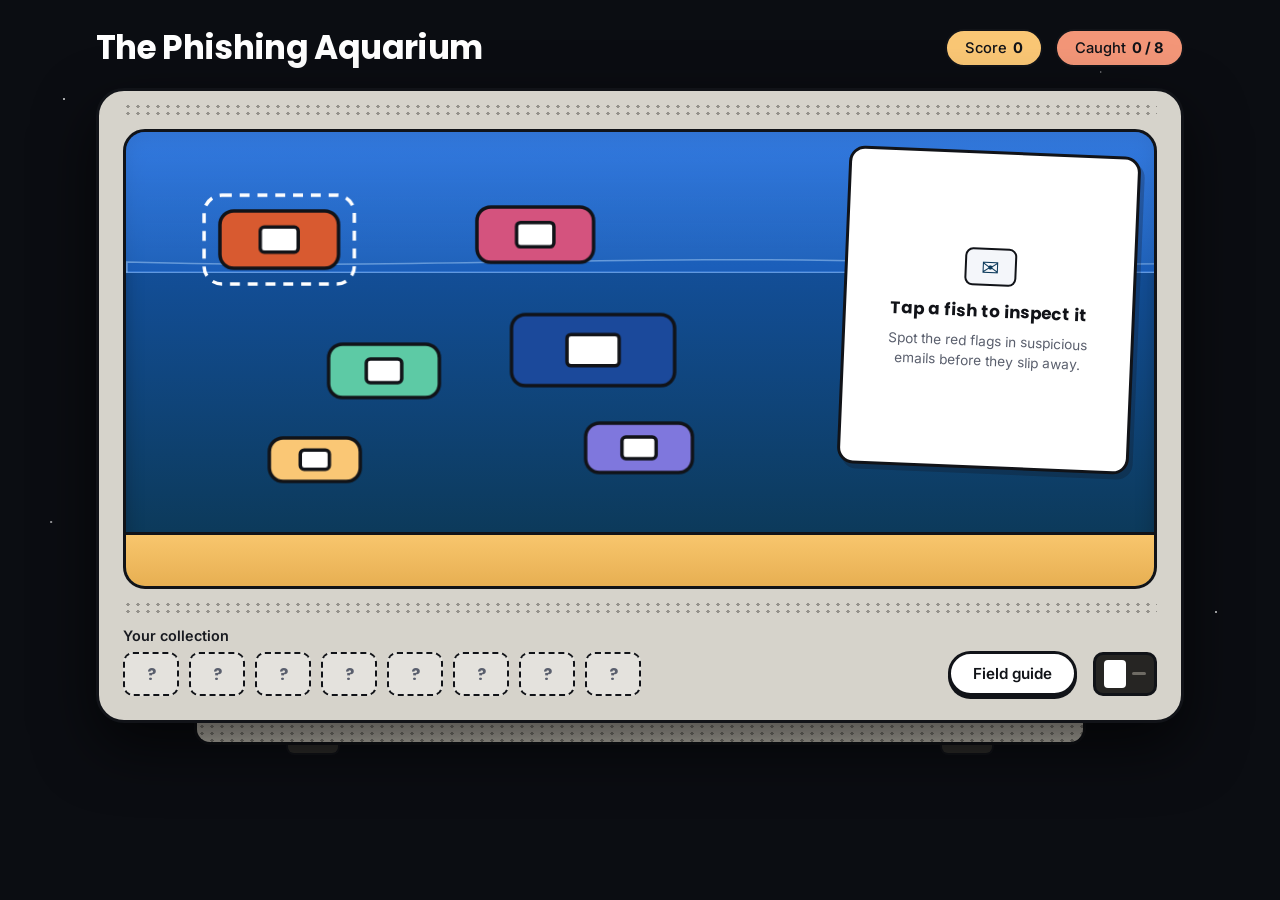
==== index.html @ 68205593 "feat: project scaffold and layout" ====
<!DOCTYPE html>
<html lang="en">
<head>
  <meta charset="UTF-8" />
  <meta name="viewport" content="width=device-width, initial-scale=1.0" />
  <title>The Phishing Aquarium</title>
  <link rel="preconnect" href="https://fonts.googleapis.com" />
  <link rel="preconnect" href="https://fonts.gstatic.com" crossorigin />
  <link href="https://fonts.googleapis.com/css2?family=Inter:wght@400;500;600;700&family=Poppins:wght@600;700;800&display=swap" rel="stylesheet" />
  <link rel="stylesheet" href="css/style.css" />
</head>
<body>
  <div class="starfield" aria-hidden="true"></div>

  <main class="app-shell">
    <header class="top-bar">
      <h1 class="game-title">The Phishing Aquarium</h1>
      <div class="hud-pills" aria-label="Game statistics">
        <div class="pill pill-score" aria-live="polite">
          <span>Score</span>
          <strong id="score-display">0</strong>
        </div>
        <div class="pill pill-caught" aria-live="polite">
          <span>Caught</span>
          <strong id="caught-display">0 / 8</strong>
        </div>
      </div>
    </header>

    <section class="aquarium-console" aria-label="Phishing Aquarium Console">
      <div class="console-lip stippled-band" aria-hidden="true"></div>

      <div class="tank-stage">
        <div class="tank-viewport">
          <div class="water-top-band" aria-hidden="true">
            <svg class="wave-svg" viewBox="0 0 1200 28" preserveAspectRatio="none">
              <path class="wave-path" d="M0,14 C150,24 300,4 450,14 C600,24 750,4 900,14 C1050,24 1200,4 1350,14 L1350,28 L0,28 Z" />
            </svg>
          </div>
          <canvas id="tank" width="1040" height="460" aria-label="Interactive aquarium tank with swimming email fish" tabindex="0"></canvas>
          <div class="sand-bed" aria-hidden="true"></div>
        </div>

        <aside id="inspector-card" class="inspector-card is-empty" aria-label="Email inspector" aria-live="polite">
          <div class="inspector-empty-state">
            <div class="empty-envelope-icon" aria-hidden="true">✉</div>
            <p class="empty-title">Tap a fish to inspect it</p>
            <p class="empty-sub">Spot the red flags in suspicious emails before they slip away.</p>
          </div>
        </aside>
      </div>

      <div class="console-divider stippled-band" aria-hidden="true"></div>

      <footer class="console-deck">
        <div class="collection-group">
          <span class="deck-label" id="collection-label">Your collection</span>
          <div class="collection-slots" role="list" aria-labelledby="collection-label">
            <div class="slot slot-empty" role="listitem" aria-label="Empty collection slot 1">?</div>
            <div class="slot slot-empty" role="listitem" aria-label="Empty collection slot 2">?</div>
            <div class="slot slot-empty" role="listitem" aria-label="Empty collection slot 3">?</div>
            <div class="slot slot-empty" role="listitem" aria-label="Empty collection slot 4">?</div>
            <div class="slot slot-empty" role="listitem" aria-label="Empty collection slot 5">?</div>
            <div class="slot slot-empty" role="listitem" aria-label="Empty collection slot 6">?</div>
            <div class="slot slot-empty" role="listitem" aria-label="Empty collection slot 7">?</div>
            <div class="slot slot-empty" role="listitem" aria-label="Empty collection slot 8">?</div>
          </div>
        </div>

        <div class="deck-controls">
          <a href="collection.html" class="pill-btn field-guide-btn">Field guide</a>
          <div class="power-switch" role="img" aria-label="Console power switch indicator">
            <span class="switch-rocker"></span>
            <span class="switch-line"></span>
          </div>
        </div>
      </footer>
    </section>

    <div class="console-base stippled-band" aria-hidden="true"></div>
    <div class="console-feet" aria-hidden="true">
      <span class="foot"></span>
      <span class="foot"></span>
    </div>
  </main>

  <script src="js/storage.js"></script>
  <script src="js/tank.js"></script>
  <script src="js/game.js"></script>
  <script>
    // Step 1 placeholder canvas rendering
    (function renderPlaceholderTank() {
      const canvas = document.getElementById('tank');
      if (!canvas) return;
      const ctx = canvas.getContext('2d');

      const placeholders = [
        { x: 95, y: 80, w: 120, h: 58, color: '#D85A30', label: 'Phish #1' },
        { x: 355, y: 76, w: 118, h: 56, color: '#D4537E', label: 'Phish #2' },
        { x: 205, y: 215, w: 112, h: 54, color: '#5DCAA5', label: 'Phish #3' },
        { x: 390, y: 185, w: 165, h: 72, color: '#1B499B', label: 'Whale #4' },
        { x: 145, y: 310, w: 92, h: 44, color: '#FAC775', label: 'Phish #5' },
        { x: 465, y: 295, w: 108, h: 50, color: '#7F77DD', label: 'Phish #6' }
      ];

      ctx.clearRect(0, 0, canvas.width, canvas.height);

      // Dashed target reticle on first placeholder
      const target = placeholders[0];
      ctx.save();
      ctx.strokeStyle = '#FFFFFF';
      ctx.lineWidth = 3.5;
      ctx.setLineDash([10, 8]);
      ctx.beginPath();
      ctx.roundRect(target.x - 16, target.y - 16, target.w + 32, target.h + 32, 18);
      ctx.stroke();
      ctx.restore();

      // Draw placeholder rectangles
      placeholders.forEach((item) => {
        ctx.save();
        ctx.fillStyle = item.color;
        ctx.strokeStyle = '#111318';
        ctx.lineWidth = 3.5;
        ctx.beginPath();
        ctx.roundRect(item.x, item.y, item.w, item.h, 14);
        ctx.fill();
        ctx.stroke();

        // Envelope badge
        ctx.fillStyle = '#FFFFFF';
        ctx.beginPath();
        ctx.roundRect(item.x + item.w * 0.34, item.y + item.h * 0.28, item.w * 0.32, item.h * 0.44, 4);
        ctx.fill();
        ctx.stroke();
        ctx.restore();
      });
    })();
  </script>
</body>
</html>
---- css/style.css ----
:root {
  /* Core Palette & Deep-Ocean Theme */
  --bg-page: #0B0D12;
  --ocean-deep: #0C3A5B;
  --ocean-mid: #1659B8;
  --ocean-top-band: #2C74D8;
  --seabed-dark: #0A2E48;
  --sand-gold: #F8C66D;
  --sand-border: #111318;

  /* Retro Console Surface */
  --console-shell: #D6D3CB;
  --console-shell-dark: #C2BEB4;
  --stipple-dot: rgba(38, 36, 33, 0.38);
  --ink-black: #111318;
  --card-white: #FFFFFF;
  --text-primary: #181A20;
  --text-muted: #5A5F6D;

  /* Fish & Accent Colours */
  --accent-coral: #D85A30;
  --accent-salmon: #F39678;
  --accent-amber: #FAC775;
  --accent-teal: #5DCAA5;
  --accent-purple: #7F77DD;
  --accent-pink: #D4537E;

  /* Red Flag Highlighting */
  --flag-bg: #F7C1C1;
  --flag-text: #7A1414;

  /* Typography */
  --font-heading: 'Poppins', -apple-system, BlinkMacSystemFont, sans-serif;
  --font-body: 'Inter', -apple-system, BlinkMacSystemFont, sans-serif;

  /* Spacing Scale */
  --space-1: 4px;
  --space-2: 8px;
  --space-3: 12px;
  --space-4: 16px;
  --space-5: 24px;
  --space-6: 32px;

  /* Radii & Outlines */
  --radius-sm: 10px;
  --radius-md: 16px;
  --radius-lg: 22px;
  --radius-xl: 28px;
  --radius-pill: 999px;
  --outline-thick: 3px;
  --outline-medium: 2.5px;
  --shadow-sticker: 4px 5px 0px rgba(17, 19, 24, 0.25);
  --shadow-console: 0 24px 60px rgba(0, 0, 0, 0.65);
}

*,
*::before,
*::after {
  box-sizing: border-box;
}

html,
body {
  margin: 0;
  padding: 0;
  min-height: 100%;
  background-color: var(--bg-page);
  color: #FFFFFF;
  font-family: var(--font-body);
  -webkit-font-smoothing: antialiased;
}

/* Subtle background star specks matching retro device backdrop */
.starfield {
  position: fixed;
  inset: 0;
  pointer-events: none;
  background-image:
    radial-gradient(1.5px 1.5px at 5% 11%, rgba(255, 255, 255, 0.65) 50%, transparent 100%),
    radial-gradient(1.5px 1.5px at 92% 17%, rgba(255, 255, 255, 0.6) 50%, transparent 100%),
    radial-gradient(1.5px 1.5px at 4% 58%, rgba(255, 255, 255, 0.55) 50%, transparent 100%),
    radial-gradient(1.5px 1.5px at 95% 68%, rgba(255, 255, 255, 0.65) 50%, transparent 100%),
    radial-gradient(1px 1px at 86% 8%, rgba(255, 255, 255, 0.4) 50%, transparent 100%);
  z-index: 0;
}

/* Layout Container */
.app-shell {
  position: relative;
  z-index: 1;
  width: 100%;
  max-width: 1120px;
  margin: 0 auto;
  padding: var(--space-5) var(--space-4) var(--space-6);
}

/* Top Header Bar */
.top-bar {
  display: flex;
  flex-wrap: wrap;
  align-items: center;
  justify-content: space-between;
  gap: var(--space-3);
  margin-bottom: var(--space-4);
}

.title-cluster {
  display: flex;
  flex-wrap: wrap;
  align-items: center;
  gap: var(--space-3);
}

.game-title {
  margin: 0;
  font-family: var(--font-heading);
  font-size: clamp(1.35rem, 3vw, 2.05rem);
  font-weight: 700;
  letter-spacing: -0.02em;
  color: #FFFFFF;
}

.hud-pills {
  display: flex;
  align-items: center;
  gap: var(--space-3);
}

.pill {
  display: inline-flex;
  align-items: center;
  gap: 6px;
  padding: 8px 18px;
  border-radius: var(--radius-pill);
  font-family: var(--font-body);
  font-size: 0.92rem;
  font-weight: 500;
  color: var(--ink-black);
  border: var(--outline-medium) solid var(--ink-black);
}

.pill strong {
  font-weight: 700;
}

.pill-score {
  background-color: var(--accent-amber);
}

.pill-caught {
  background-color: var(--accent-salmon);
}

/* Retro Aquarium Device Frame */
.aquarium-console {
  background-color: var(--console-shell);
  color: var(--text-primary);
  border: var(--outline-thick) solid var(--ink-black);
  border-radius: var(--radius-xl);
  padding: var(--space-3) var(--space-5) var(--space-5);
  box-shadow: var(--shadow-console);
  position: relative;
}

/* Stippled Dot Texture Strips */
.stippled-band {
  height: 14px;
  width: 100%;
  background-image: radial-gradient(var(--stipple-dot) 1.6px, transparent 1.6px);
  background-size: 10px 7px;
  background-position: 0 0;
}

.console-lip {
  margin-bottom: var(--space-3);
}

.console-divider {
  margin: var(--space-3) 0;
}

/* Tank Stage & Water Window */
.tank-stage {
  position: relative;
  width: 100%;
}

.tank-viewport {
  position: relative;
  width: 100%;
  height: 460px;
  border: var(--outline-thick) solid var(--ink-black);
  border-radius: var(--radius-lg);
  overflow: hidden;
  background: linear-gradient(180deg, var(--ocean-mid) 0%, var(--ocean-deep) 88%, var(--seabed-dark) 100%);
  box-shadow: inset 0 6px 18px rgba(0, 0, 0, 0.25);
}

/* Lighter Top Water Band + Subtle Animated Wave Line */
.water-top-band {
  position: absolute;
  top: 0;
  left: 0;
  right: 0;
  height: 31%;
  background: linear-gradient(180deg, rgba(66, 139, 245, 0.65) 0%, rgba(44, 116, 216, 0.52) 100%);
  border-bottom: 2px solid rgba(135, 190, 255, 0.28);
  pointer-events: none;
  z-index: 1;
}

.wave-svg {
  position: absolute;
  bottom: -2px;
  left: 0;
  width: 200%;
  height: 22px;
  animation: waveShift 9s linear infinite;
}

.wave-path {
  fill: rgba(22, 89, 184, 0.45);
  stroke: rgba(186, 222, 255, 0.45);
  stroke-width: 2;
}

@keyframes waveShift {
  0% {
    transform: translateX(0);
  }
  100% {
    transform: translateX(-50%);
  }
}

/* Seabed Strip Preview */
.sand-bed {
  position: absolute;
  bottom: 0;
  left: 0;
  right: 0;
  height: 54px;
  background: linear-gradient(180deg, var(--sand-gold) 0%, #E7AF52 100%);
  border-top: var(--outline-thick) solid var(--ink-black);
  z-index: 1;
  pointer-events: none;
}

#tank {
  position: relative;
  z-index: 2;
  display: block;
  width: 100%;
  height: 100%;
  cursor: pointer;
}

#tank:focus-visible,
.pill-btn:focus-visible,
.species-card:focus-visible {
  outline: 3px solid var(--accent-teal);
  outline-offset: 3px;
}

/* Overlaid Email Inspector Sticker */
.inspector-card {
  position: absolute;
  top: 22px;
  right: 22px;
  z-index: 4;
  width: 292px;
  min-height: 318px;
  background-color: var(--card-white);
  color: var(--text-primary);
  border: var(--outline-thick) solid var(--ink-black);
  border-radius: var(--radius-md);
  padding: var(--space-4);
  box-shadow: var(--shadow-sticker);
  transform: rotate(2.4deg);
  transition: transform 0.2s ease, box-shadow 0.2s ease;
  display: flex;
  flex-direction: column;
  justify-content: center;
}

.inspector-empty-state {
  text-align: center;
  padding: var(--space-3) var(--space-2);
}

.empty-envelope-icon {
  display: inline-flex;
  align-items: center;
  justify-content: center;
  width: 52px;
  height: 38px;
  margin-bottom: var(--space-3);
  border: var(--outline-medium) solid var(--ink-black);
  border-radius: 8px;
  background-color: #F4F6FA;
  font-size: 1.35rem;
  color: var(--ocean-deep);
}

.empty-title {
  margin: 0 0 var(--space-2);
  font-family: var(--font-heading);
  font-size: 1.05rem;
  font-weight: 700;
  color: var(--ink-black);
}

.empty-sub {
  margin: 0;
  font-size: 0.85rem;
  line-height: 1.45;
  color: var(--text-muted);
}

/* Bottom Deck: Collection Strip & Controls */
.console-deck {
  display: flex;
  flex-wrap: wrap;
  align-items: flex-end;
  justify-content: space-between;
  gap: var(--space-4);
}

.collection-group {
  display: flex;
  flex-direction: column;
  gap: var(--space-2);
}

.deck-label {
  font-size: 0.9rem;
  font-weight: 600;
  color: var(--text-primary);
}

.collection-slots {
  display: flex;
  flex-wrap: wrap;
  gap: 10px;
}

.slot {
  width: 56px;
  height: 44px;
  border-radius: var(--radius-sm);
  display: inline-flex;
  align-items: center;
  justify-content: center;
  font-family: var(--font-heading);
  font-weight: 700;
  font-size: 1rem;
  user-select: none;
}

.slot-empty {
  border: var(--outline-medium) dashed var(--ink-black);
  background-color: rgba(255, 255, 255, 0.35);
  color: var(--text-muted);
}

.deck-controls {
  display: flex;
  align-items: center;
  gap: var(--space-4);
  margin-left: auto;
}

.pill-btn {
  display: inline-flex;
  align-items: center;
  justify-content: center;
  padding: 10px 22px;
  background-color: var(--card-white);
  color: var(--ink-black);
  text-decoration: none;
  font-family: var(--font-body);
  font-weight: 600;
  font-size: 0.95rem;
  border: var(--outline-thick) solid var(--ink-black);
  border-radius: var(--radius-pill);
  box-shadow: 0 3px 0 var(--ink-black);
  transition: transform 0.15s ease, background-color 0.15s ease;
}

.pill-btn:hover {
  background-color: var(--accent-amber);
  transform: translateY(-1px);
}

.pill-btn:active {
  transform: translateY(1px);
}

/* Decorative Console Power Switch */
.power-switch {
  width: 64px;
  height: 44px;
  background-color: #262523;
  border: var(--outline-thick) solid var(--ink-black);
  border-radius: var(--radius-sm);
  padding: 5px 8px;
  display: flex;
  align-items: center;
  justify-content: space-between;
}

.switch-rocker {
  width: 22px;
  height: 28px;
  background-color: var(--card-white);
  border-radius: 4px;
}

.switch-line {
  width: 14px;
  height: 3px;
  background-color: #6E6B64;
  border-radius: 2px;
}

/* Console Base Plinth & Little Feet */
.console-base {
  width: 82%;
  height: 22px;
  margin: 0 auto;
  background-color: var(--console-shell-dark);
  border: var(--outline-thick) solid var(--ink-black);
  border-top: none;
  border-radius: 0 0 var(--radius-md) var(--radius-md);
}

.console-feet {
  width: 68%;
  margin: 0 auto;
  display: flex;
  justify-content: space-between;
  padding: 0 var(--space-4);
}

.foot {
  width: 54px;
  height: 10px;
  background-color: #2B2A28;
  border: 2.5px solid var(--ink-black);
  border-top: none;
  border-radius: 0 0 8px 8px;
}

/* =========================================================
   Collection & Field Guide Page
   ========================================================= */
.field-guide-console {
  padding-bottom: var(--space-4);
}

.guide-header {
  display: flex;
  flex-wrap: wrap;
  align-items: center;
  justify-content: space-between;
  gap: var(--space-3);
  margin-bottom: var(--space-4);
  padding: var(--space-3) var(--space-4);
  background-color: var(--ocean-deep);
  color: #FFFFFF;
  border: var(--outline-thick) solid var(--ink-black);
  border-radius: var(--radius-md);
}

.guide-heading {
  margin: 0 0 4px;
  font-family: var(--font-heading);
  font-size: 1.25rem;
  font-weight: 700;
}

.guide-subtitle {
  margin: 0;
  font-size: 0.9rem;
  color: #CBE3F6;
}

.guide-progress-badge {
  padding: 6px 14px;
  background-color: var(--accent-teal);
  color: var(--ink-black);
  font-weight: 700;
  font-size: 0.85rem;
  border: var(--outline-medium) solid var(--ink-black);
  border-radius: var(--radius-pill);
}

.species-grid {
  display: grid;
  grid-template-columns: repeat(4, 1fr);
  gap: var(--space-4);
}

.species-card {
  background-color: var(--card-white);
  color: var(--text-primary);
  border: var(--outline-thick) solid var(--ink-black);
  border-radius: var(--radius-md);
  padding: var(--space-4);
  box-shadow: var(--shadow-sticker);
  display: flex;
  flex-direction: column;
  gap: var(--space-2);
  transition: transform 0.18s ease;
}

.species-card:nth-child(odd) {
  transform: rotate(-0.8deg);
}

.species-card:nth-child(even) {
  transform: rotate(0.8deg);
}

.species-card:hover {
  transform: rotate(0deg) translateY(-2px);
}

.species-card.is-locked {
  background-color: #F4F3EF;
}

.card-top-row {
  display: flex;
  align-items: center;
  justify-content: space-between;
  font-size: 0.8rem;
  font-weight: 700;
}

.species-number {
  color: var(--ocean-deep);
}

.species-status {
  padding: 2px 8px;
  border-radius: var(--radius-pill);
  background-color: #E2E0D8;
  color: var(--text-muted);
  border: 1.5px solid var(--ink-black);
}

.species-silhouette {
  height: 76px;
  margin: var(--space-1) 0;
  border: var(--outline-medium) dashed #8E929E;
  border-radius: var(--radius-sm);
  background-color: #E9E7DF;
  display: flex;
  align-items: center;
  justify-content: center;
  font-family: var(--font-heading);
  font-size: 1.75rem;
  font-weight: 700;
  color: #7B808C;
}

.species-name {
  margin: 0;
  font-family: var(--font-heading);
  font-size: 1rem;
  font-weight: 700;
}

.species-desc {
  margin: 0;
  font-size: 0.84rem;
  line-height: 1.45;
  color: var(--text-muted);
  flex-grow: 1;
}

.species-tags {
  margin-top: var(--space-1);
}

.flag-chip {
  display: inline-block;
  padding: 4px 10px;
  border-radius: 6px;
  font-size: 0.78rem;
  font-weight: 600;
  background-color: var(--flag-bg);
  color: var(--flag-text);
}

.flag-chip.locked-chip {
  background-color: #E2E0D8;
  color: var(--text-muted);
}

/* =========================================================
   Responsive Breakpoints (Down to 360px)
   ========================================================= */
@media (max-width: 960px) {
  .species-grid {
    grid-template-columns: repeat(2, 1fr);
  }
}

@media (max-width: 768px) {
  .aquarium-console {
    padding: var(--space-3);
    border-radius: var(--radius-lg);
  }

  .tank-viewport {
    height: 300px;
  }

  /* Move inspector below tank on mobile */
  .inspector-card {
    position: static;
    width: 100%;
    min-height: 150px;
    margin-top: var(--space-3);
    transform: rotate(0deg);
  }

  .slot {
    width: 44px;
    height: 38px;
    font-size: 0.9rem;
  }

  .deck-controls {
    width: 100%;
    justify-content: space-between;
  }
}

@media (max-width: 480px) {
  .app-shell {
    padding: var(--space-3) var(--space-2) var(--space-5);
  }

  .pill {
    padding: 6px 12px;
    font-size: 0.84rem;
  }

  .species-grid {
    grid-template-columns: 1fr;
  }

  .collection-slots {
    gap: 6px;
  }

  .slot {
    width: 36px;
    height: 34px;
  }
}

/* Accessibility: Reduced Motion */
@media (prefers-reduced-motion: reduce) {
  .wave-svg {
    animation: none;
  }

  .inspector-card,
  .species-card,
  .pill-btn {
    transition: none;
  }
}
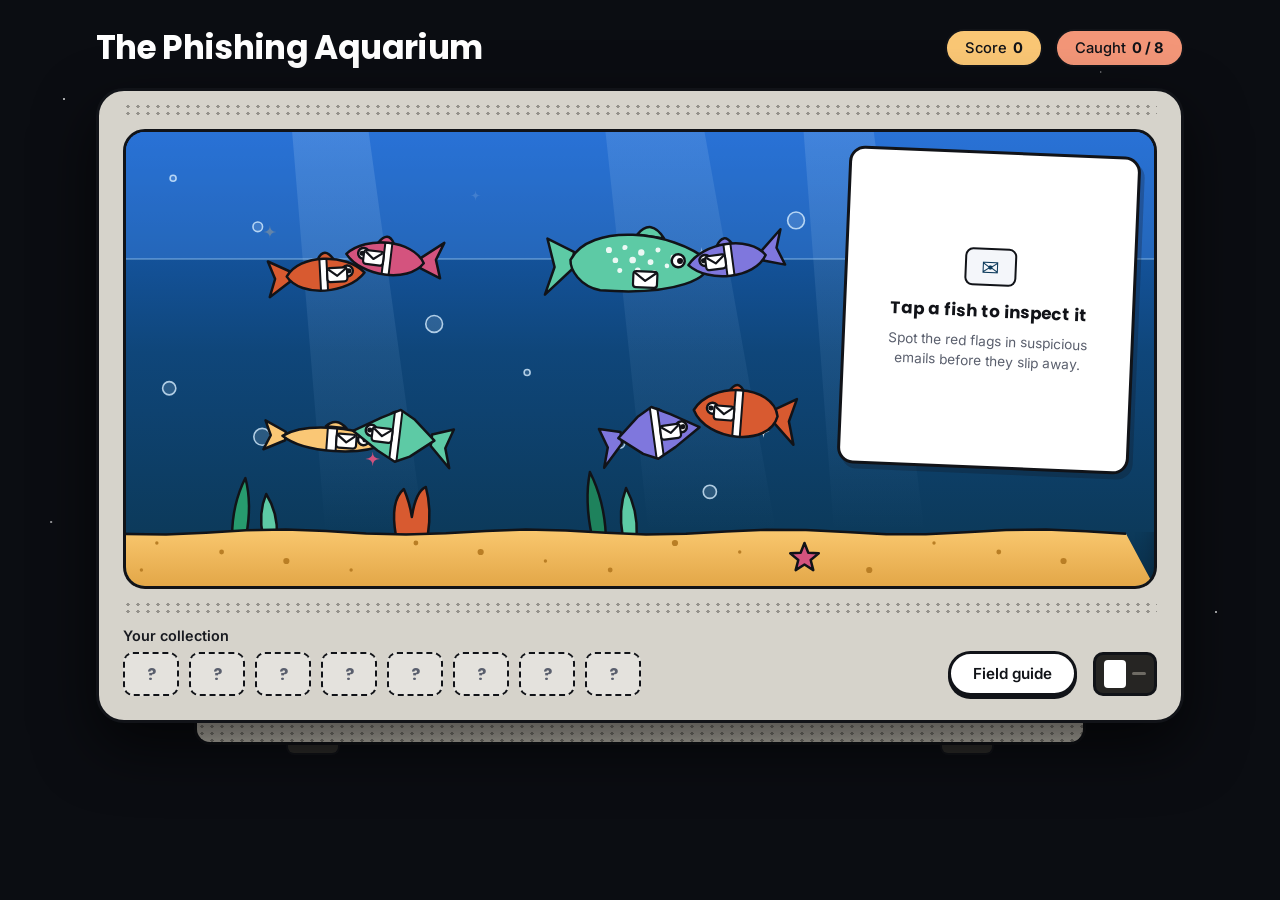
==== commit e5fbbe8b: "feat: animated sticker-style fish tank" ====
--- a/index.html
+++ b/index.html
@@ -38,7 +38,6 @@
             </svg>
           </div>
           <canvas id="tank" width="1040" height="460" aria-label="Interactive aquarium tank with swimming email fish" tabindex="0"></canvas>
-          <div class="sand-bed" aria-hidden="true"></div>
         </div>
 
         <aside id="inspector-card" class="inspector-card is-empty" aria-label="Email inspector" aria-live="polite">
@@ -87,55 +86,5 @@
   <script src="js/storage.js"></script>
   <script src="js/tank.js"></script>
   <script src="js/game.js"></script>
-  <script>
-    // Step 1 placeholder canvas rendering
-    (function renderPlaceholderTank() {
-      const canvas = document.getElementById('tank');
-      if (!canvas) return;
-      const ctx = canvas.getContext('2d');
-
-      const placeholders = [
-        { x: 95, y: 80, w: 120, h: 58, color: '#D85A30', label: 'Phish #1' },
-        { x: 355, y: 76, w: 118, h: 56, color: '#D4537E', label: 'Phish #2' },
-        { x: 205, y: 215, w: 112, h: 54, color: '#5DCAA5', label: 'Phish #3' },
-        { x: 390, y: 185, w: 165, h: 72, color: '#1B499B', label: 'Whale #4' },
-        { x: 145, y: 310, w: 92, h: 44, color: '#FAC775', label: 'Phish #5' },
-        { x: 465, y: 295, w: 108, h: 50, color: '#7F77DD', label: 'Phish #6' }
-      ];
-
-      ctx.clearRect(0, 0, canvas.width, canvas.height);
-
-      // Dashed target reticle on first placeholder
-      const target = placeholders[0];
-      ctx.save();
-      ctx.strokeStyle = '#FFFFFF';
-      ctx.lineWidth = 3.5;
-      ctx.setLineDash([10, 8]);
-      ctx.beginPath();
-      ctx.roundRect(target.x - 16, target.y - 16, target.w + 32, target.h + 32, 18);
-      ctx.stroke();
-      ctx.restore();
-
-      // Draw placeholder rectangles
-      placeholders.forEach((item) => {
-        ctx.save();
-        ctx.fillStyle = item.color;
-        ctx.strokeStyle = '#111318';
-        ctx.lineWidth = 3.5;
-        ctx.beginPath();
-        ctx.roundRect(item.x, item.y, item.w, item.h, 14);
-        ctx.fill();
-        ctx.stroke();
-
-        // Envelope badge
-        ctx.fillStyle = '#FFFFFF';
-        ctx.beginPath();
-        ctx.roundRect(item.x + item.w * 0.34, item.y + item.h * 0.28, item.w * 0.32, item.h * 0.44, 4);
-        ctx.fill();
-        ctx.stroke();
-        ctx.restore();
-      });
-    })();
-  </script>
 </body>
 </html>
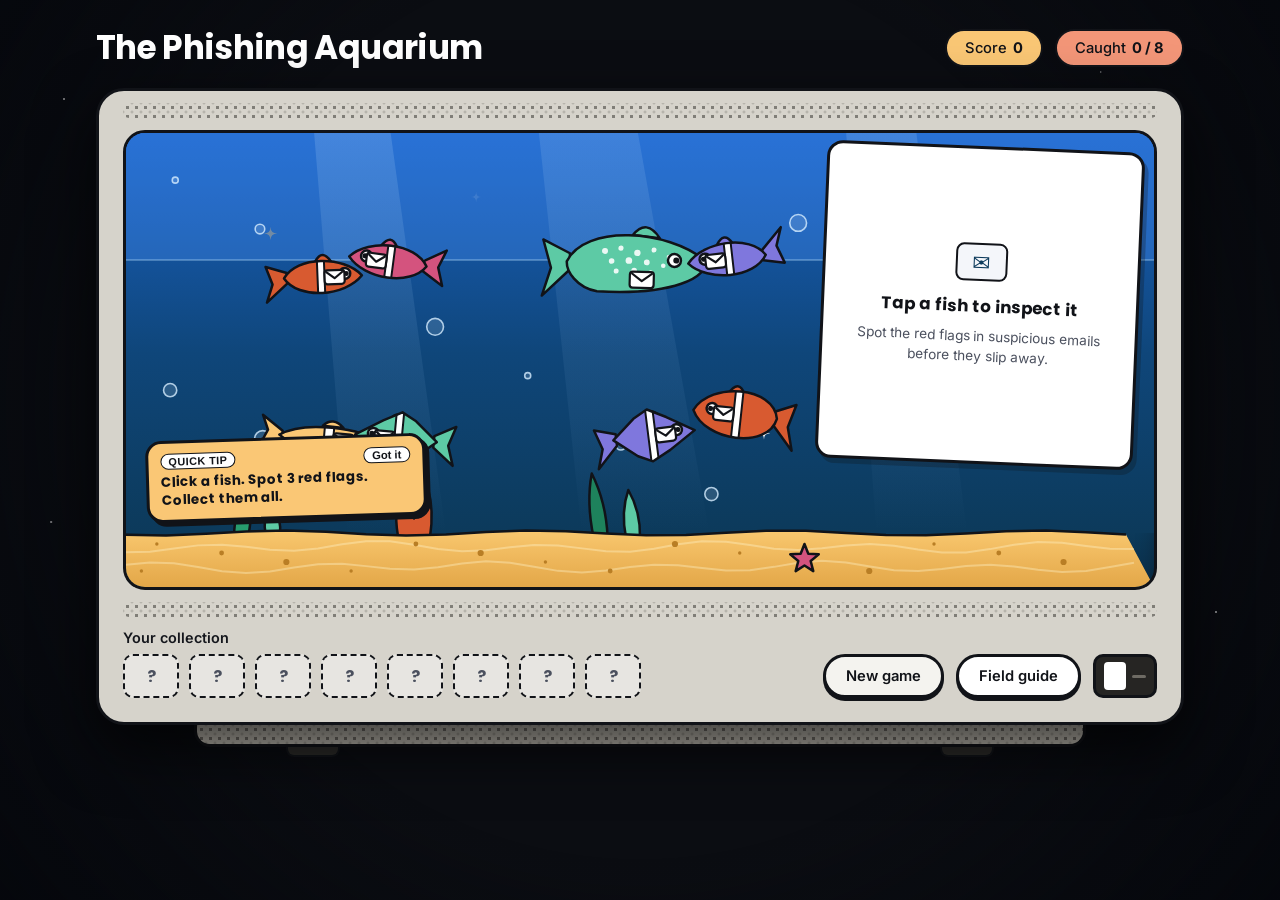
==== commit 1e02aa7c: "style: sticker polish, caustics and onboarding" ====
--- a/index.html
+++ b/index.html
@@ -3,7 +3,12 @@
 <head>
   <meta charset="UTF-8" />
   <meta name="viewport" content="width=device-width, initial-scale=1.0" />
-  <title>The Phishing Aquarium</title>
+  <title>The Phishing Aquarium — Spot Phishing Lures &amp; Collect Species</title>
+  <meta name="description" content="Dive into The Phishing Aquarium, an interactive arcade game where you inspect suspicious email fish, spot 3 red flags per lure, and collect all 8 species." />
+  <meta property="og:title" content="The Phishing Aquarium" />
+  <meta property="og:description" content="Inspect suspicious email fish, spot 3 red flags per lure, and catch all 8 phishing species in a retro deep-ocean aquarium." />
+  <meta property="og:type" content="website" />
+  <link rel="icon" type="image/svg+xml" href="data:image/svg+xml,%3Csvg xmlns='http://www.w3.org/2000/svg' viewBox='0 0 64 64'%3E%3Crect width='64' height='64' rx='16' fill='%230C3A5B'/%3E%3Cpath d='M16 32 C24 18, 42 19, 50 32 C42 45, 24 46, 16 32 Z' fill='%23D85A30' stroke='%23111318' stroke-width='3.5' stroke-linejoin='round'/%3E%3Cpath d='M17 29 L7 22 L10 32 L7 42 L17 35 Z' fill='%23D85A30' stroke='%23111318' stroke-width='3.5' stroke-linejoin='round'/%3E%3Ccircle cx='42' cy='30' r='3.5' fill='%23FFFFFF' stroke='%23111318' stroke-width='2.5'/%3E%3Ccircle cx='43' cy='30' r='1.5' fill='%23111318'/%3E%3Crect x='26' y='26' width='12' height='9' rx='1.5' fill='%23FFFFFF' stroke='%23111318' stroke-width='2'/%3E%3C/svg%3E" />
   <link rel="preconnect" href="https://fonts.googleapis.com" />
   <link rel="preconnect" href="https://fonts.gstatic.com" crossorigin />
   <link href="https://fonts.googleapis.com/css2?family=Inter:wght@400;500;600;700&family=Poppins:wght@600;700;800&display=swap" rel="stylesheet" />
@@ -11,6 +16,8 @@
 </head>
 <body>
   <div class="starfield" aria-hidden="true"></div>
+  <div class="vignette-overlay" aria-hidden="true"></div>
+  <div id="catch-announcer" class="sr-only" aria-live="polite" aria-atomic="true"></div>
 
   <main class="app-shell">
     <header class="top-bar">
--- a/css/style.css
+++ b/css/style.css
@@ -11,11 +11,12 @@
   /* Retro Console Surface */
   --console-shell: #D6D3CB;
   --console-shell-dark: #C2BEB4;
-  --stipple-dot: rgba(38, 36, 33, 0.38);
+  --stipple-dot: rgba(24, 22, 19, 0.45);
+  --stipple-dot-alt: rgba(24, 22, 19, 0.22);
   --ink-black: #111318;
   --card-white: #FFFFFF;
-  --text-primary: #181A20;
-  --text-muted: #5A5F6D;
+  --text-primary: #14161C;
+  --text-muted: #4B505E;
 
   /* Fish & Accent Colours */
   --accent-coral: #D85A30;
@@ -49,8 +50,8 @@
   --radius-pill: 999px;
   --outline-thick: 3px;
   --outline-medium: 2.5px;
-  --shadow-sticker: 4px 5px 0px rgba(17, 19, 24, 0.25);
-  --shadow-console: 0 24px 60px rgba(0, 0, 0, 0.65);
+  --shadow-sticker: 4px 5px 0px rgba(17, 19, 24, 0.28);
+  --shadow-console: 0 24px 60px rgba(0, 0, 0, 0.72);
 }
 
 *,
@@ -70,31 +71,49 @@
   -webkit-font-smoothing: antialiased;
 }
 
-/* Subtle background star specks matching retro device backdrop */
+.sr-only {
+  position: absolute;
+  width: 1px;
+  height: 1px;
+  padding: 0;
+  margin: -1px;
+  overflow: hidden;
+  clip: rect(0, 0, 0, 0);
+  white-space: nowrap;
+  border: 0;
+}
+
 .starfield {
   position: fixed;
   inset: 0;
   pointer-events: none;
   background-image:
-    radial-gradient(1.5px 1.5px at 5% 11%, rgba(255, 255, 255, 0.65) 50%, transparent 100%),
-    radial-gradient(1.5px 1.5px at 92% 17%, rgba(255, 255, 255, 0.6) 50%, transparent 100%),
-    radial-gradient(1.5px 1.5px at 4% 58%, rgba(255, 255, 255, 0.55) 50%, transparent 100%),
-    radial-gradient(1.5px 1.5px at 95% 68%, rgba(255, 255, 255, 0.65) 50%, transparent 100%),
-    radial-gradient(1px 1px at 86% 8%, rgba(255, 255, 255, 0.4) 50%, transparent 100%);
+    radial-gradient(1.5px 1.5px at 5% 11%, rgba(255, 255, 255, 0.68) 50%, transparent 100%),
+    radial-gradient(1.5px 1.5px at 92% 17%, rgba(255, 255, 255, 0.62) 50%, transparent 100%),
+    radial-gradient(1.5px 1.5px at 4% 58%, rgba(255, 255, 255, 0.58) 50%, transparent 100%),
+    radial-gradient(1.5px 1.5px at 95% 68%, rgba(255, 255, 255, 0.68) 50%, transparent 100%),
+    radial-gradient(1px 1px at 86% 8%, rgba(255, 255, 255, 0.45) 50%, transparent 100%);
   z-index: 0;
 }
 
-/* Layout Container */
+/* Soft Page Vignette */
+.vignette-overlay {
+  position: fixed;
+  inset: 0;
+  pointer-events: none;
+  background: radial-gradient(circle at 50% 45%, transparent 56%, rgba(3, 5, 10, 0.72) 100%);
+  z-index: 1;
+}
+
 .app-shell {
   position: relative;
-  z-index: 1;
+  z-index: 2;
   width: 100%;
   max-width: 1120px;
   margin: 0 auto;
   padding: var(--space-5) var(--space-4) var(--space-6);
 }
 
-/* Top Header Bar */
 .top-bar {
   display: flex;
   flex-wrap: wrap;
@@ -151,7 +170,6 @@
   background-color: var(--accent-salmon);
 }
 
-/* Retro Aquarium Device Frame */
 .aquarium-console {
   background-color: var(--console-shell);
   color: var(--text-primary);
@@ -162,13 +180,16 @@
   position: relative;
 }
 
-/* Stippled Dot Texture Strips */
+/* Halftone Dot Texture Bands */
 .stippled-band {
-  height: 14px;
+  height: 15px;
   width: 100%;
-  background-image: radial-gradient(var(--stipple-dot) 1.6px, transparent 1.6px);
-  background-size: 10px 7px;
-  background-position: 0 0;
+  border-radius: 6px;
+  background-image:
+    radial-gradient(var(--stipple-dot) 1.7px, transparent 1.8px),
+    radial-gradient(var(--stipple-dot-alt) 1.25px, transparent 1.3px);
+  background-size: 9px 9px, 9px 9px;
+  background-position: 0 0, 4.5px 4.5px;
 }
 
 .console-lip {
@@ -179,7 +200,6 @@
   margin: var(--space-3) 0;
 }
 
-/* Tank Stage & Water Window */
 .tank-stage {
   position: relative;
   width: 100%;
@@ -196,7 +216,6 @@
   box-shadow: inset 0 6px 18px rgba(0, 0, 0, 0.25);
 }
 
-/* Lighter Top Water Band + Subtle Animated Wave Line */
 .water-top-band {
   position: absolute;
   top: 0;
@@ -233,19 +252,6 @@
   }
 }
 
-/* Seabed Strip Preview */
-.sand-bed {
-  position: absolute;
-  bottom: 0;
-  left: 0;
-  right: 0;
-  height: 54px;
-  background: linear-gradient(180deg, var(--sand-gold) 0%, #E7AF52 100%);
-  border-top: var(--outline-thick) solid var(--ink-black);
-  z-index: 1;
-  pointer-events: none;
-}
-
 #tank {
   position: relative;
   z-index: 2;
@@ -257,30 +263,157 @@
 
 #tank:focus-visible,
 .pill-btn:focus-visible,
-.species-card:focus-visible {
+.species-card:focus-visible,
+.flag-token:focus-visible,
+.hint-btn:focus-visible,
+.onboarding-dismiss-btn:focus-visible {
   outline: 3px solid var(--accent-teal);
-  outline-offset: 3px;
+  outline-offset: 2px;
+}
+
+.catch-toast {
+  position: absolute;
+  top: 16px;
+  left: 50%;
+  transform: translate(-50%, -12px);
+  z-index: 5;
+  padding: 8px 18px;
+  background-color: var(--accent-teal);
+  color: var(--ink-black);
+  border: var(--outline-medium) solid var(--ink-black);
+  border-radius: var(--radius-pill);
+  font-family: var(--font-heading);
+  font-size: 0.86rem;
+  font-weight: 700;
+  box-shadow: 0 4px 0 var(--ink-black);
+  opacity: 0;
+  pointer-events: none;
+  white-space: nowrap;
+  transition: opacity 0.2s ease, transform 0.2s ease;
+}
+
+.catch-toast.is-visible {
+  opacity: 1;
+  transform: translate(-50%, 0);
+}
+
+/* First-Visit Onboarding Sticker */
+.onboarding-sticker {
+  position: absolute;
+  bottom: 68px;
+  left: 20px;
+  z-index: 5;
+  max-width: 280px;
+  background-color: var(--accent-amber);
+  color: var(--ink-black);
+  border: var(--outline-thick) solid var(--ink-black);
+  border-radius: var(--radius-md);
+  padding: 10px 12px;
+  box-shadow: 4px 4px 0 var(--ink-black);
+  transform: rotate(-1.8deg);
+  animation: stickerPop 0.34s cubic-bezier(0.22, 1.38, 0.36, 1) both;
+}
+
+.onboarding-sticker-top {
+  display: flex;
+  align-items: center;
+  justify-content: space-between;
+  gap: 8px;
+  margin-bottom: 4px;
+}
+
+.onboarding-tag {
+  font-family: var(--font-heading);
+  font-size: 0.68rem;
+  font-weight: 800;
+  letter-spacing: 0.04em;
+  text-transform: uppercase;
+  padding: 1px 7px;
+  border-radius: var(--radius-pill);
+  background-color: var(--card-white);
+  border: 1.5px solid var(--ink-black);
+}
+
+.onboarding-dismiss-btn {
+  border: 1.5px solid var(--ink-black);
+  background-color: var(--card-white);
+  color: var(--ink-black);
+  border-radius: var(--radius-pill);
+  padding: 1px 8px;
+  font-size: 0.7rem;
+  font-weight: 700;
+  cursor: pointer;
+}
+
+.onboarding-dismiss-btn:hover {
+  background-color: var(--accent-teal);
+}
+
+.onboarding-text {
+  margin: 0;
+  font-family: var(--font-heading);
+  font-size: 0.84rem;
+  font-weight: 700;
+  line-height: 1.35;
 }
 
 /* Overlaid Email Inspector Sticker */
 .inspector-card {
   position: absolute;
-  top: 22px;
-  right: 22px;
+  top: 16px;
+  right: 18px;
   z-index: 4;
-  width: 292px;
-  min-height: 318px;
+  width: 318px;
+  max-height: 428px;
+  overflow-y: auto;
   background-color: var(--card-white);
   color: var(--text-primary);
   border: var(--outline-thick) solid var(--ink-black);
   border-radius: var(--radius-md);
-  padding: var(--space-4);
+  padding: 14px;
   box-shadow: var(--shadow-sticker);
+  transform: rotate(1.6deg);
+  transition: transform 0.2s ease, box-shadow 0.2s ease;
+  display: flex;
+  flex-direction: column;
+  gap: 10px;
+}
+
+.inspector-card.is-empty {
+  min-height: 318px;
+  justify-content: center;
   transform: rotate(2.4deg);
-  transition: transform 0.2s ease, box-shadow 0.2s ease;
-  display: flex;
-  flex-direction: column;
-  justify-content: center;
+}
+
+.inspector-card.is-popping {
+  animation: inspectorBounce 0.36s cubic-bezier(0.22, 1.38, 0.36, 1);
+}
+
+@keyframes inspectorBounce {
+  0% {
+    transform: rotate(1.6deg) scale(0.93);
+  }
+  65% {
+    transform: rotate(1.6deg) scale(1.025);
+  }
+  100% {
+    transform: rotate(1.6deg) scale(1);
+  }
+}
+
+@keyframes stickerPop {
+  0% {
+    opacity: 0;
+    transform: rotate(-1.8deg) scale(0.86);
+  }
+  70% {
+    opacity: 1;
+    transform: rotate(-1.8deg) scale(1.03);
+  }
+  100% {
+    opacity: 1;
+    transform: rotate(-1.8deg) scale(1);
+  }
 }
 
 .inspector-empty-state {
@@ -317,6 +450,270 @@
   color: var(--text-muted);
 }
 
+.inspector-head {
+  display: flex;
+  align-items: center;
+  justify-content: space-between;
+  gap: 8px;
+}
+
+.inspector-species-meta {
+  display: flex;
+  align-items: center;
+  gap: 8px;
+  min-width: 0;
+}
+
+.species-dot {
+  width: 14px;
+  height: 14px;
+  border-radius: 50%;
+  border: 2px solid var(--ink-black);
+  flex-shrink: 0;
+}
+
+.inspector-species-name {
+  font-family: var(--font-heading);
+  font-size: 0.95rem;
+  font-weight: 700;
+  color: var(--ink-black);
+  white-space: nowrap;
+  overflow: hidden;
+  text-overflow: ellipsis;
+}
+
+.hint-btn {
+  padding: 5px 12px;
+  border-radius: var(--radius-pill);
+  border: 2px solid var(--ink-black);
+  background-color: var(--accent-amber);
+  color: var(--ink-black);
+  font-family: var(--font-body);
+  font-size: 0.76rem;
+  font-weight: 700;
+  box-shadow: 0 2px 0 var(--ink-black);
+  cursor: pointer;
+  flex-shrink: 0;
+  transition: transform 0.14s ease, box-shadow 0.14s ease, background-color 0.14s ease;
+}
+
+.hint-btn:hover:not(:disabled) {
+  background-color: #F5B856;
+  transform: translateY(-2px);
+  box-shadow: 0 4px 0 var(--ink-black);
+}
+
+.hint-btn:active:not(:disabled) {
+  transform: translateY(1px);
+  box-shadow: 0 1px 0 var(--ink-black);
+}
+
+.hint-btn:disabled {
+  opacity: 0.52;
+  cursor: not-allowed;
+}
+
+.flag-progress-wrap {
+  display: flex;
+  align-items: center;
+  justify-content: space-between;
+  gap: 10px;
+}
+
+.flag-progress-bars {
+  display: grid;
+  grid-template-columns: repeat(3, 1fr);
+  gap: 6px;
+  flex: 1;
+}
+
+.flag-seg {
+  height: 9px;
+  border-radius: 999px;
+  background-color: #E5E7EB;
+  border: 1.5px solid var(--ink-black);
+  transition: background-color 0.2s ease, transform 0.2s ease;
+}
+
+.flag-seg.is-filled {
+  background-color: var(--accent-coral);
+  transform: scaleY(1.1);
+}
+
+.flag-progress-label {
+  font-size: 0.76rem;
+  font-weight: 700;
+  color: var(--text-primary);
+  white-space: nowrap;
+}
+
+.email-sheet {
+  background-color: #F9FAFC;
+  border: 2px solid var(--ink-black);
+  border-radius: var(--radius-sm);
+  padding: 10px 11px;
+  font-size: 0.8rem;
+  line-height: 1.5;
+  color: var(--text-primary);
+}
+
+.email-sheet.is-shaking {
+  animation: emailShake 0.34s ease;
+}
+
+@keyframes emailShake {
+  0%, 100% { transform: translateX(0); }
+  20% { transform: translateX(-6px); }
+  40% { transform: translateX(6px); }
+  60% { transform: translateX(-4px); }
+  80% { transform: translateX(4px); }
+}
+
+.email-row {
+  margin-bottom: 5px;
+  word-break: break-word;
+}
+
+.email-field-label {
+  font-weight: 700;
+  color: var(--text-muted);
+  margin-right: 4px;
+}
+
+.email-addr {
+  color: var(--text-muted);
+  font-size: 0.75rem;
+}
+
+.email-subject {
+  font-weight: 600;
+}
+
+.email-body-copy {
+  margin-top: 7px;
+  padding-top: 7px;
+  border-top: 1px dashed #CBD2DF;
+}
+
+.email-cta-row {
+  margin-top: 8px;
+}
+
+.email-fake-link {
+  display: inline-block;
+  padding: 3px 8px;
+  border-radius: 6px;
+  border: 1.5px solid #1E40AF;
+  color: #1E3A8A;
+  font-weight: 600;
+  background-color: #EFF6FF;
+}
+
+.flag-token {
+  appearance: none;
+  -webkit-appearance: none;
+  display: inline;
+  padding: 1px 4px;
+  margin: 0 1px;
+  border-radius: 5px;
+  border: 1.5px dashed rgba(122, 20, 20, 0.42);
+  background-color: transparent;
+  color: inherit;
+  font: inherit;
+  font-weight: inherit;
+  line-height: inherit;
+  cursor: pointer;
+  transition: background-color 0.16s ease, border-color 0.16s ease, transform 0.16s ease;
+}
+
+.flag-token:hover {
+  background-color: rgba(247, 193, 193, 0.48);
+  border-style: solid;
+  border-color: var(--flag-text);
+  transform: translateY(-1px);
+}
+
+.flag-token:active {
+  transform: scale(0.97);
+}
+
+.flag-token.is-found {
+  background-color: var(--flag-bg);
+  color: var(--flag-text);
+  border: 1.5px solid var(--flag-text);
+  font-weight: 700;
+}
+
+.flag-token.is-stamped {
+  animation: flagStamp 0.28s cubic-bezier(0.2, 1.45, 0.35, 1) both;
+}
+
+@keyframes flagStamp {
+  0% {
+    transform: scale(1.24) rotate(-2deg);
+  }
+  70% {
+    transform: scale(0.96) rotate(0.5deg);
+  }
+  100% {
+    transform: scale(1) rotate(0deg);
+  }
+}
+
+.flag-token.is-hinted {
+  background-color: rgba(247, 193, 193, 0.65);
+  border: 2px solid var(--flag-text);
+  animation: flagPulse 0.95s ease-in-out infinite;
+}
+
+@keyframes flagPulse {
+  0%, 100% {
+    box-shadow: 0 0 0 0 rgba(216, 90, 48, 0.55);
+    transform: scale(1);
+  }
+  50% {
+    box-shadow: 0 0 0 5px rgba(216, 90, 48, 0);
+    transform: scale(1.03);
+  }
+}
+
+.flag-explanation-card {
+  background-color: var(--flag-bg);
+  color: var(--flag-text);
+  border: 2px solid var(--ink-black);
+  border-radius: var(--radius-sm);
+  padding: 9px 11px;
+  animation: flagStamp 0.24s ease-out;
+}
+
+.explanation-badge {
+  display: inline-block;
+  font-size: 0.68rem;
+  font-weight: 700;
+  text-transform: uppercase;
+  letter-spacing: 0.04em;
+  padding: 1px 7px;
+  border-radius: var(--radius-pill);
+  background-color: var(--card-white);
+  color: var(--flag-text);
+  border: 1.5px solid var(--flag-text);
+  margin-bottom: 4px;
+}
+
+.explanation-text {
+  margin: 0;
+  font-size: 0.78rem;
+  line-height: 1.42;
+  font-weight: 500;
+}
+
+.inspector-hint-copy {
+  margin: 0;
+  font-size: 0.76rem;
+  color: var(--text-muted);
+  text-align: center;
+}
+
 /* Bottom Deck: Collection Strip & Controls */
 .console-deck {
   display: flex;
@@ -359,14 +756,34 @@
 
 .slot-empty {
   border: var(--outline-medium) dashed var(--ink-black);
-  background-color: rgba(255, 255, 255, 0.35);
+  background-color: rgba(255, 255, 255, 0.42);
   color: var(--text-muted);
 }
 
+.slot-caught {
+  border: var(--outline-medium) solid var(--ink-black);
+  color: var(--ink-black);
+  box-shadow: 0 2px 0 var(--ink-black);
+  animation: flagStamp 0.28s ease-out;
+}
+
+.slot-envelope {
+  display: inline-flex;
+  align-items: center;
+  justify-content: center;
+  width: 26px;
+  height: 19px;
+  background-color: var(--card-white);
+  border: 2px solid var(--ink-black);
+  border-radius: 4px;
+  font-size: 0.78rem;
+}
+
 .deck-controls {
   display: flex;
-  align-items: center;
-  gap: var(--space-4);
+  flex-wrap: wrap;
+  align-items: center;
+  gap: var(--space-3);
   margin-left: auto;
 }
 
@@ -374,29 +791,35 @@
   display: inline-flex;
   align-items: center;
   justify-content: center;
-  padding: 10px 22px;
+  padding: 10px 20px;
   background-color: var(--card-white);
   color: var(--ink-black);
   text-decoration: none;
   font-family: var(--font-body);
   font-weight: 600;
-  font-size: 0.95rem;
+  font-size: 0.92rem;
   border: var(--outline-thick) solid var(--ink-black);
   border-radius: var(--radius-pill);
   box-shadow: 0 3px 0 var(--ink-black);
-  transition: transform 0.15s ease, background-color 0.15s ease;
+  cursor: pointer;
+  transition: transform 0.14s ease, box-shadow 0.14s ease, background-color 0.14s ease;
 }
 
 .pill-btn:hover {
   background-color: var(--accent-amber);
-  transform: translateY(-1px);
+  transform: translateY(-2px);
+  box-shadow: 0 5px 0 var(--ink-black);
 }
 
 .pill-btn:active {
   transform: translateY(1px);
-}
-
-/* Decorative Console Power Switch */
+  box-shadow: 0 1px 0 var(--ink-black);
+}
+
+.new-game-btn {
+  background-color: #F4F3EF;
+}
+
 .power-switch {
   width: 64px;
   height: 44px;
@@ -423,7 +846,6 @@
   border-radius: 2px;
 }
 
-/* Console Base Plinth & Little Feet */
 .console-base {
   width: 82%;
   height: 22px;
@@ -451,9 +873,104 @@
   border-radius: 0 0 8px 8px;
 }
 
-/* =========================================================
-   Collection & Field Guide Page
-   ========================================================= */
+/* Tank Cleared Full-Screen Results Modal */
+.cleared-modal-backdrop {
+  position: fixed;
+  inset: 0;
+  z-index: 50;
+  background-color: rgba(8, 13, 22, 0.82);
+  display: flex;
+  align-items: center;
+  justify-content: center;
+  padding: var(--space-4);
+}
+
+.cleared-modal-card {
+  width: 100%;
+  max-width: 480px;
+  background-color: var(--card-white);
+  color: var(--text-primary);
+  border: var(--outline-thick) solid var(--ink-black);
+  border-radius: var(--radius-lg);
+  padding: var(--space-5);
+  box-shadow: 8px 10px 0 var(--ink-black);
+  text-align: center;
+  animation: flagStamp 0.3s ease-out;
+}
+
+.cleared-badge {
+  display: inline-block;
+  padding: 4px 12px;
+  border-radius: var(--radius-pill);
+  background-color: var(--accent-teal);
+  color: var(--ink-black);
+  border: 2px solid var(--ink-black);
+  font-size: 0.75rem;
+  font-weight: 700;
+  letter-spacing: 0.04em;
+  margin-bottom: var(--space-2);
+}
+
+.cleared-title {
+  margin: 0 0 6px;
+  font-family: var(--font-heading);
+  font-size: 1.85rem;
+  font-weight: 800;
+  color: var(--ink-black);
+}
+
+.cleared-rank-line {
+  margin: 0 0 var(--space-4);
+  font-size: 0.98rem;
+  color: var(--text-muted);
+}
+
+.cleared-rank {
+  color: var(--ocean-deep);
+  font-family: var(--font-heading);
+}
+
+.cleared-stats-grid {
+  display: grid;
+  grid-template-columns: repeat(2, 1fr);
+  gap: 10px;
+  margin-bottom: var(--space-5);
+}
+
+.cleared-stat {
+  background-color: #F4F5F8;
+  border: 2px solid var(--ink-black);
+  border-radius: var(--radius-sm);
+  padding: 10px 12px;
+}
+
+.cleared-stat-label {
+  display: block;
+  font-size: 0.75rem;
+  font-weight: 600;
+  color: var(--text-muted);
+  margin-bottom: 2px;
+}
+
+.cleared-stat-value {
+  font-family: var(--font-heading);
+  font-size: 1.15rem;
+  font-weight: 700;
+  color: var(--ink-black);
+}
+
+.cleared-actions {
+  display: flex;
+  flex-wrap: wrap;
+  justify-content: center;
+  gap: var(--space-3);
+}
+
+.cleared-play-btn {
+  background-color: var(--accent-teal);
+}
+
+/* Collection & Field Guide Sticker Cards */
 .field-guide-console {
   padding-bottom: var(--space-4);
 }
@@ -482,7 +999,7 @@
 .guide-subtitle {
   margin: 0;
   font-size: 0.9rem;
-  color: #CBE3F6;
+  color: #E2F1FC;
 }
 
 .guide-progress-badge {
@@ -502,6 +1019,7 @@
 }
 
 .species-card {
+  --sticker-tilt: 0deg;
   background-color: var(--card-white);
   color: var(--text-primary);
   border: var(--outline-thick) solid var(--ink-black);
@@ -511,23 +1029,19 @@
   display: flex;
   flex-direction: column;
   gap: var(--space-2);
-  transition: transform 0.18s ease;
-}
-
-.species-card:nth-child(odd) {
-  transform: rotate(-0.8deg);
-}
-
-.species-card:nth-child(even) {
-  transform: rotate(0.8deg);
+  transform: rotate(var(--sticker-tilt));
+  transition: transform 0.18s ease, box-shadow 0.18s ease;
 }
 
 .species-card:hover {
   transform: rotate(0deg) translateY(-2px);
+  box-shadow: 5px 7px 0px rgba(17, 19, 24, 0.34);
 }
 
 .species-card.is-locked {
-  background-color: #F4F3EF;
+  background-color: rgba(255, 255, 255, 0.62);
+  border: var(--outline-thick) dashed var(--ink-black);
+  box-shadow: none;
 }
 
 .card-top-row {
@@ -550,19 +1064,38 @@
   border: 1.5px solid var(--ink-black);
 }
 
+.species-status.is-caught-status {
+  background-color: var(--accent-teal);
+  color: var(--ink-black);
+}
+
 .species-silhouette {
-  height: 76px;
+  height: 84px;
   margin: var(--space-1) 0;
-  border: var(--outline-medium) dashed #8E929E;
   border-radius: var(--radius-sm);
-  background-color: #E9E7DF;
   display: flex;
   align-items: center;
   justify-content: center;
+}
+
+.species-silhouette.locked-slot {
+  border: var(--outline-medium) dashed var(--ink-black);
+  background-color: #EAE8E0;
   font-family: var(--font-heading);
-  font-size: 1.75rem;
-  font-weight: 700;
-  color: #7B808C;
+  font-size: 1.85rem;
+  font-weight: 700;
+  color: var(--text-muted);
+}
+
+.species-silhouette.is-caught-artwork {
+  background-color: #F4F7FC;
+  border: 2px solid var(--ink-black);
+}
+
+.sticker-fish-svg {
+  max-width: 100%;
+  height: auto;
+  display: block;
 }
 
 .species-name {
@@ -599,9 +1132,7 @@
   color: var(--text-muted);
 }
 
-/* =========================================================
-   Responsive Breakpoints (Down to 360px)
-   ========================================================= */
+/* Responsive Breakpoints (Down to 360px) */
 @media (max-width: 960px) {
   .species-grid {
     grid-template-columns: repeat(2, 1fr);
@@ -618,13 +1149,23 @@
     height: 300px;
   }
 
-  /* Move inspector below tank on mobile */
+  .onboarding-sticker {
+    bottom: 60px;
+    left: 12px;
+    max-width: 230px;
+  }
+
   .inspector-card {
     position: static;
     width: 100%;
+    max-height: none;
     min-height: 150px;
     margin-top: var(--space-3);
     transform: rotate(0deg);
+  }
+
+  .inspector-card.is-popping {
+    animation: none;
   }
 
   .slot {
@@ -665,13 +1206,24 @@
 
 /* Accessibility: Reduced Motion */
 @media (prefers-reduced-motion: reduce) {
-  .wave-svg {
+  .wave-svg,
+  .email-sheet.is-shaking,
+  .flag-token.is-hinted,
+  .flag-token.is-stamped,
+  .inspector-card.is-popping,
+  .onboarding-sticker,
+  .slot-caught,
+  .cleared-modal-card {
     animation: none;
   }
 
   .inspector-card,
   .species-card,
-  .pill-btn {
+  .pill-btn,
+  .hint-btn,
+  .flag-token,
+  .flag-seg,
+  .catch-toast {
     transition: none;
   }
 }
